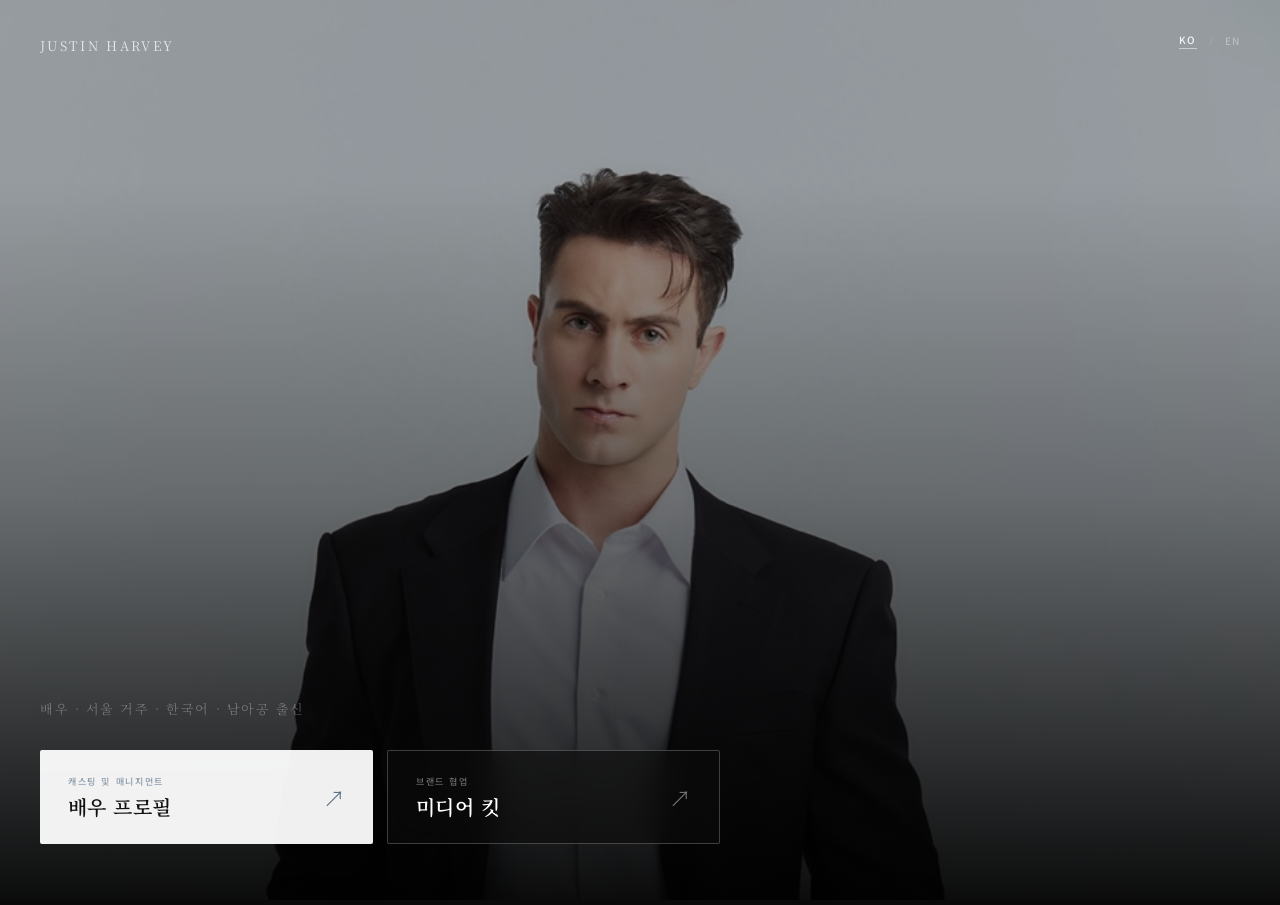
==== ko/index.html @ 3517da3d "Add Korean site: ko/index.html, ko/actor.html, ko/mediakit.html" ====
<!DOCTYPE html>
<html lang="ko">
<head>
<meta charset="UTF-8">
<meta name="viewport" content="width=device-width, initial-scale=1.0">
<title>저스틴 하비 — 배우</title>
<link href="https://fonts.googleapis.com/css2?family=Noto+Serif+KR:wght@300;400;600;700&family=Noto+Sans+KR:wght@300;400;500;700&display=swap" rel="stylesheet">
<style>
*,*::before,*::after{box-sizing:border-box;margin:0;padding:0}
html,body{height:100%;font-family:'Noto Sans KR',sans-serif;overflow:hidden;background:#0a0a0a}
@media(max-width:768px){html,body{overflow:auto}}

.wrap{height:100vh;position:relative;display:flex;align-items:flex-end}

.bg{position:absolute;inset:0;background:#0a0a0a}
.bg img{width:100%;height:100%;object-fit:cover;object-position:center 15%;filter:brightness(0.65)}
.bg::after{
  content:'';position:absolute;inset:0;
  background:linear-gradient(to bottom,transparent 20%,rgba(0,0,0,0.3) 55%,rgba(0,0,0,0.92) 100%);
}

.lang{position:absolute;top:2rem;right:2.5rem;z-index:20;display:flex;align-items:center;gap:12px}
.lang a{font-size:10px;font-weight:500;letter-spacing:0.12em;text-transform:uppercase;color:rgba(255,255,255,0.35);text-decoration:none;transition:color 0.2s}
.lang a.active{color:rgba(255,255,255,0.9);border-bottom:1px solid rgba(255,255,255,0.5);padding-bottom:1px}
.lang a:hover{color:rgba(255,255,255,0.8)}
.lang-div{color:rgba(255,255,255,0.2);font-size:10px}

.name-tag{position:absolute;top:2rem;left:2.5rem;z-index:20}
.name-tag span{font-family:'Noto Serif KR',serif;font-size:13px;font-weight:400;letter-spacing:0.18em;color:rgba(255,255,255,0.75)}

.bottom{position:relative;z-index:10;width:100%;padding:2.5rem 2.5rem 3.5rem}

.tagline{font-family:'Noto Serif KR',serif;font-size:clamp(11px,1.2vw,13px);color:rgba(255,255,255,0.35);letter-spacing:0.12em;font-weight:300;margin-bottom:2rem}

.buttons{display:grid;grid-template-columns:1fr 1fr;gap:14px;max-width:680px}

.btn{display:flex;align-items:center;justify-content:space-between;padding:1.5rem 1.75rem;text-decoration:none;border-radius:2px;cursor:pointer;transition:transform 0.15s,box-shadow 0.15s,background 0.15s}
.btn:hover{transform:translateY(-3px);box-shadow:0 14px 48px rgba(0,0,0,0.5)}

.btn-actor{background:rgba(255,255,255,0.94);border:none}
.btn-actor:hover{background:#fff}

.btn-media{background:rgba(12,12,12,0.6);backdrop-filter:blur(16px);border:1.5px solid rgba(255,255,255,0.22)}
.btn-media:hover{background:rgba(12,12,12,0.85)}

.btn-label{font-size:9px;font-weight:500;letter-spacing:0.18em;text-transform:uppercase;margin-bottom:7px}
.btn-actor .btn-label{color:#8a9aaa}
.btn-media .btn-label{color:rgba(255,255,255,0.4)}

.btn-title{font-family:'Noto Serif KR',serif;font-size:20px;font-weight:600;line-height:1.2;letter-spacing:0.02em}
.btn-actor .btn-title{color:#141210}
.btn-media .btn-title{color:#fff}

.btn-arrow{font-size:22px;font-weight:300;transition:transform 0.15s;flex-shrink:0;margin-left:1rem}
.btn-actor .btn-arrow{color:#5a6e7f}
.btn-media .btn-arrow{color:rgba(255,255,255,0.45)}
.btn:hover .btn-arrow{transform:translate(3px,-3px)}

@media(max-width:768px){
  html,body{overflow:auto}
  .wrap{height:100svh;min-height:600px}
  .buttons{grid-template-columns:1fr;max-width:100%;gap:10px}
  .btn{padding:1.25rem 1.5rem}
  .btn-title{font-size:18px}
  .bottom{padding:2rem 1.5rem 2.5rem}
  .name-tag{top:1.5rem;left:1.5rem}
  .lang{top:1.5rem;right:1.5rem}
}
</style>
</head>
<body>

<div class="wrap">
  <div class="bg"><img src="../assets/hero-main.jpg" alt="저스틴 하비"></div>
  <div class="name-tag"><span>JUSTIN HARVEY</span></div>
  <div class="lang">
    <a href="index.html" class="active">KO</a>
    <span class="lang-div">/</span>
    <a href="../index.html">EN</a>
  </div>
  <div class="bottom">
    <div class="tagline">배우 · 서울 거주 · 한국어 · 남아공 출신</div>
    <div class="buttons">
      <a href="actor.html" class="btn btn-actor">
        <div class="btn-left">
          <div class="btn-label">캐스팅 및 매니지먼트</div>
          <div class="btn-title">배우 프로필</div>
        </div>
        <div class="btn-arrow">↗</div>
      </a>
      <a href="mediakit.html" class="btn btn-media">
        <div class="btn-left">
          <div class="btn-label">브랜드 협업</div>
          <div class="btn-title">미디어 킷</div>
        </div>
        <div class="btn-arrow">↗</div>
      </a>
    </div>
  </div>
</div>

</body>
</html>
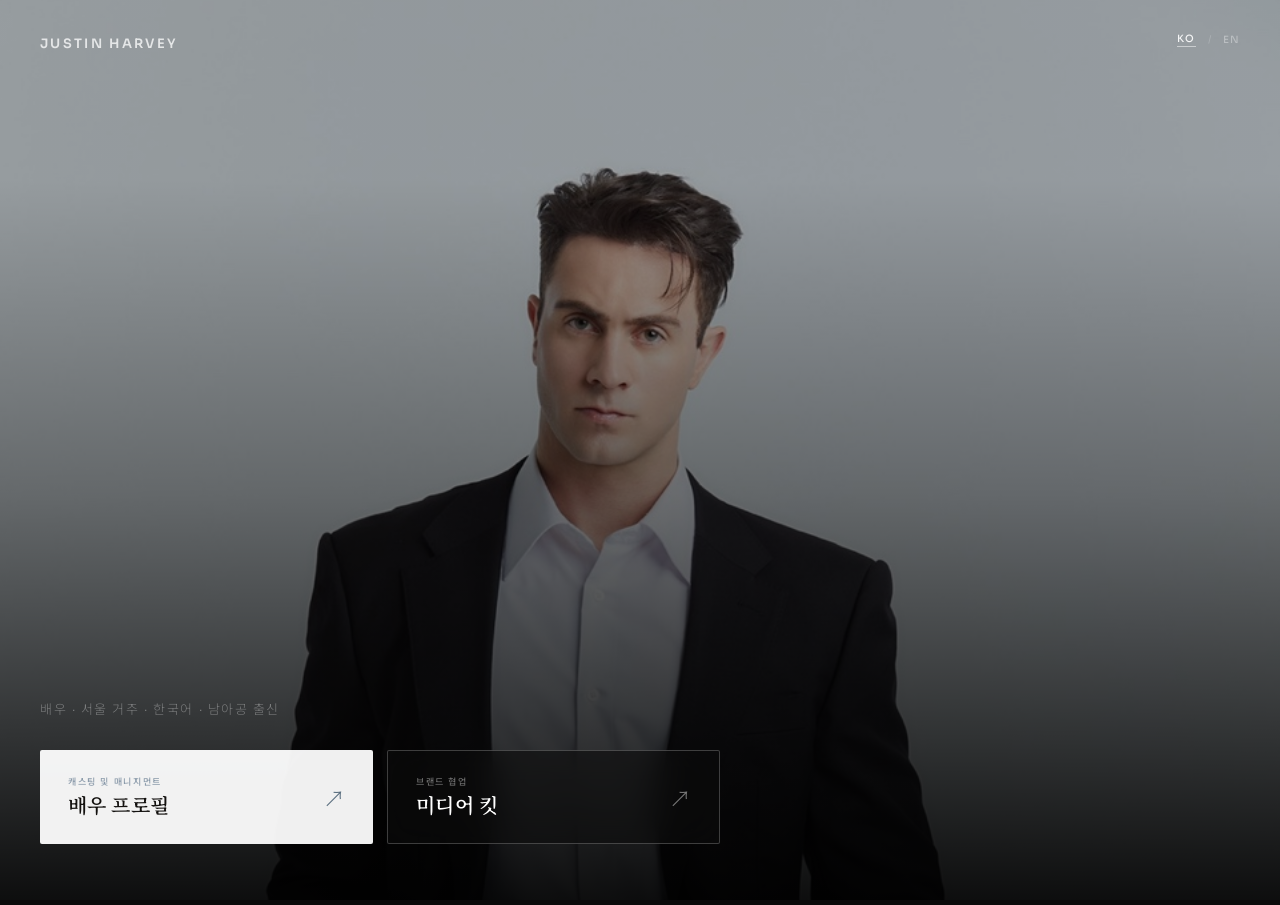
==== commit 0fbdd561: "Fix hero blur, add Sora font to KO pages, acting reel, brands & rates - Remove filter:brightness fro" ====
--- a/ko/index.html
+++ b/ko/index.html
@@ -4,19 +4,19 @@
 <meta charset="UTF-8">
 <meta name="viewport" content="width=device-width, initial-scale=1.0">
 <title>저스틴 하비 — 배우</title>
-<link href="https://fonts.googleapis.com/css2?family=Noto+Serif+KR:wght@300;400;600;700&family=Noto+Sans+KR:wght@300;400;500;700&display=swap" rel="stylesheet">
+<link href="https://fonts.googleapis.com/css2?family=Sora:wght@300;400;500;600;700&family=Noto+Serif+KR:wght@300;400;600;700&family=Noto+Sans+KR:wght@300;400;500;700&display=swap" rel="stylesheet">
 <style>
 *,*::before,*::after{box-sizing:border-box;margin:0;padding:0}
-html,body{height:100%;font-family:'Noto Sans KR',sans-serif;overflow:hidden;background:#0a0a0a}
+html,body{height:100%;font-family:'Sora','Noto Sans KR',sans-serif;overflow:hidden;background:#0a0a0a}
 @media(max-width:768px){html,body{overflow:auto}}
 
 .wrap{height:100vh;position:relative;display:flex;align-items:flex-end}
 
 .bg{position:absolute;inset:0;background:#0a0a0a}
-.bg img{width:100%;height:100%;object-fit:cover;object-position:center 15%;filter:brightness(0.65)}
+.bg img{width:100%;height:100%;object-fit:cover;object-position:center 15%}
 .bg::after{
   content:'';position:absolute;inset:0;
-  background:linear-gradient(to bottom,transparent 20%,rgba(0,0,0,0.3) 55%,rgba(0,0,0,0.92) 100%);
+  background:linear-gradient(to bottom,rgba(0,0,0,0.35) 0%,rgba(0,0,0,0.35) 20%,rgba(0,0,0,0.56) 55%,rgba(0,0,0,0.94) 100%);
 }
 
 .lang{position:absolute;top:2rem;right:2.5rem;z-index:20;display:flex;align-items:center;gap:12px}
@@ -26,11 +26,11 @@
 .lang-div{color:rgba(255,255,255,0.2);font-size:10px}
 
 .name-tag{position:absolute;top:2rem;left:2.5rem;z-index:20}
-.name-tag span{font-family:'Noto Serif KR',serif;font-size:13px;font-weight:400;letter-spacing:0.18em;color:rgba(255,255,255,0.75)}
+.name-tag span{font-family:'Sora','Noto Serif KR',serif;font-size:13px;font-weight:600;letter-spacing:0.18em;color:rgba(255,255,255,0.75)}
 
 .bottom{position:relative;z-index:10;width:100%;padding:2.5rem 2.5rem 3.5rem}
 
-.tagline{font-family:'Noto Serif KR',serif;font-size:clamp(11px,1.2vw,13px);color:rgba(255,255,255,0.35);letter-spacing:0.12em;font-weight:300;margin-bottom:2rem}
+.tagline{font-family:'Sora','Noto Sans KR',sans-serif;font-size:clamp(11px,1.2vw,13px);color:rgba(255,255,255,0.35);letter-spacing:0.12em;font-weight:300;margin-bottom:2rem}
 
 .buttons{display:grid;grid-template-columns:1fr 1fr;gap:14px;max-width:680px}
 
@@ -47,7 +47,7 @@
 .btn-actor .btn-label{color:#8a9aaa}
 .btn-media .btn-label{color:rgba(255,255,255,0.4)}
 
-.btn-title{font-family:'Noto Serif KR',serif;font-size:20px;font-weight:600;line-height:1.2;letter-spacing:0.02em}
+.btn-title{font-family:'Sora','Noto Serif KR',sans-serif;font-size:20px;font-weight:600;line-height:1.2;letter-spacing:0.02em}
 .btn-actor .btn-title{color:#141210}
 .btn-media .btn-title{color:#fff}
 
